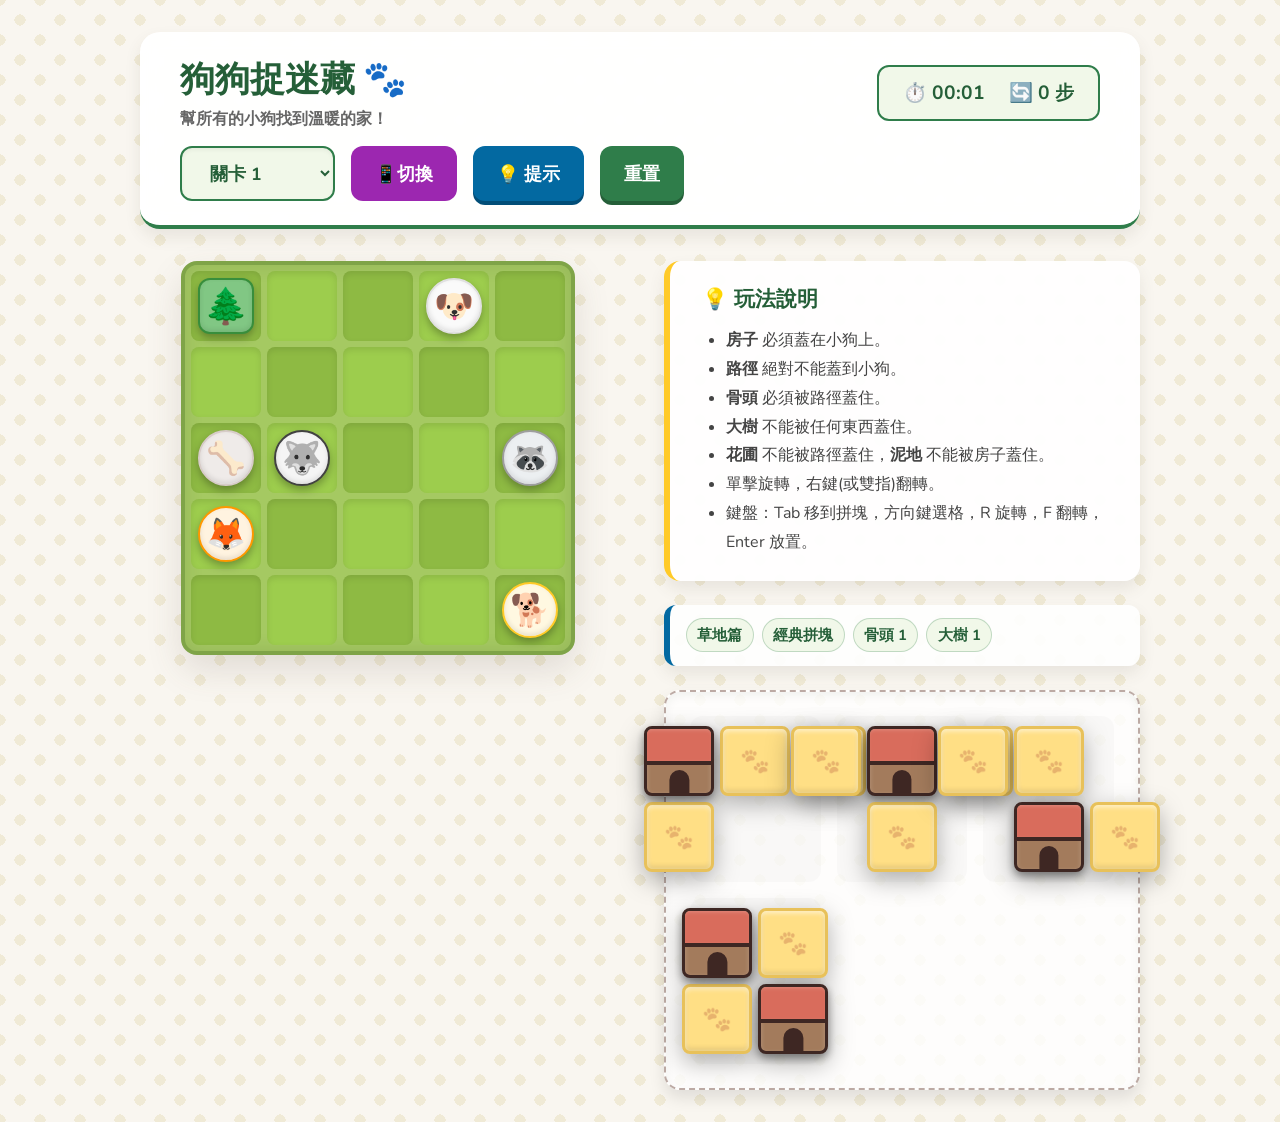
==== index.html @ 5a8d9e7a "Add chaptered difficulty progression" ====
<!DOCTYPE html>
<html lang="zh-TW">
<head>
    <meta charset="UTF-8">
    <meta name="viewport" content="width=device-width, initial-scale=1.0, maximum-scale=1.0, user-scalable=no">
    <title>狗狗捉迷藏 | Puppy Hide and Seek</title>
    <link rel="stylesheet" href="style.css">
    <link href="https://fonts.googleapis.com/css2?family=Fredoka:wght@400;600&family=Nunito:wght@400;700&display=swap" rel="stylesheet">
</head>
<body>
    <div class="game-wrapper">
        <header>
            <div class="title-container">
                <h1>狗狗捉迷藏 🐾</h1>
                <p>幫所有的小狗找到溫暖的家！</p>
            </div>
            
            <div class="stats-board">
                <div class="stat"><span class="icon">⏱️</span> <span id="time-display">00:00</span></div>
                <div class="stat"><span class="icon">🔄</span> <span id="moves-display">0</span> 步</div>
            </div>

            <div class="controls">
                <div class="select-wrapper">
                    <select id="level-select">
                        <!-- JS 將自動填入關卡 -->
                    </select>
                </div>
                <button id="toggle-mode-btn" class="btn" style="background: #9c27b0; color: white;" title="切換手機/電腦視圖">📱切換</button>
                <button id="solve-btn" class="btn hint">💡 提示</button>
                <button id="reset-btn" class="btn primary">重置</button>
            </div>
        </header>
        
        <main class="game-area">
            <div class="board-section">
                <div id="board" class="board"></div>
            </div>
            
            <div class="panel-section">
                <div class="instructions">
                    <h3>💡 玩法說明</h3>
                    <ul>
                        <li><b>房子</b> 必須蓋在小狗上。</li>
                        <li><b>路徑</b> 絕對不能蓋到小狗。</li>
                        <li><b>骨頭</b> 必須被路徑蓋住。</li>
                        <li><b>大樹</b> 不能被任何東西蓋住。</li>
                        <li><b>花圃</b> 不能被路徑蓋住，<b>泥地</b> 不能被房子蓋住。</li>
                        <li>單擊旋轉，右鍵(或雙指)翻轉。</li>
                        <li>鍵盤：Tab 移到拼塊，方向鍵選格，R 旋轉，F 翻轉，Enter 放置。</li>
                    </ul>
                </div>
                <div id="level-summary" class="level-summary" aria-live="polite"></div>
                <div id="pieces-tray" class="pieces-tray" aria-label="拼塊托盤"></div>
            </div>
        </main>
        
        <div id="victory-modal" class="modal">
            <div class="modal-content">
                <div class="confetti">🎉</div>
                <h2>挑戰成功！</h2>
                <div class="stars-container" id="victory-stars">
                    <span class="star">⭐</span>
                    <span class="star">⭐</span>
                    <span class="star">⭐</span>
                </div>
                <p>耗時: <span id="vic-time"></span> | 步數: <span id="vic-moves"></span></p>
                <p id="vic-msg" style="color: #666; font-size: 0.9rem; margin-bottom: 1rem;"></p>
                <button id="next-level-btn" class="btn success">前往下一關</button>
            </div>
        </div>
        <div id="solution-modal" class="modal">
            <div class="modal-content" style="border-top: 10px solid #03A9F4; transform: scale(1);">
                <h2 id="hint-modal-title">💡 關卡提示</h2>
                <p id="hint-text">先觀察小狗、骨頭與大樹的位置，再決定哪一塊最受限制。</p>
                <div id="solution-board-container" style="margin: 2rem auto; display: flex; justify-content: center;"></div>
                <button id="close-solution-btn" class="btn primary">我知道了！繼續挑戰</button>
            </div>
        </div>
        <div id="assistive-status" class="sr-only" aria-live="polite"></div>
    </div>
    <script src="levels.js"></script>
    <script src="game.js"></script>
</body>
</html>
---- style.css ----
:root {
    --primary: #2F7D4A;
    --primary-dark: #255F38;
    --board-bg: #8EBA43;
    --board-border: #A5C962;
    --path-color: #FFDF85;
    --path-border: #E8C15A;
    --house-color: #A37B5C;
    --house-roof: #D96C5C;
    --bg-color: #F9F6F0;
    --text-main: #5C4A3D;
    --shadow: 0 8px 16px rgba(92, 74, 61, 0.1);
    --cell-size: 70px;
    --gap: 6px;
}

* {
    box-sizing: border-box;
    margin: 0;
    padding: 0;
    user-select: none;
}

body {
    font-family: 'Nunito', 'Segoe UI', sans-serif;
    background-color: var(--bg-color);
    background-image: radial-gradient(#F0EAD6 20%, transparent 20%), radial-gradient(#F0EAD6 20%, transparent 20%);
    background-position: 0 0, 20px 20px;
    background-size: 40px 40px;
    color: var(--text-main);
    display: flex;
    justify-content: center;
    padding: 2rem;
    min-height: 100vh;
}

.game-wrapper {
    max-width: 1000px;
    width: 100%;
    display: flex;
    flex-direction: column;
    gap: 2rem;
}

header {
    display: flex;
    justify-content: space-between;
    align-items: center;
    flex-wrap: wrap;
    gap: 1rem;
    background: rgba(255, 255, 255, 0.95);
    padding: 1.5rem 2.5rem;
    border-radius: 20px;
    box-shadow: var(--shadow);
    border-bottom: 4px solid var(--primary);
    backdrop-filter: blur(10px);
}

.stats-board {
    display: flex;
    gap: 1.5rem;
    background: #F1F8E9;
    padding: 0.8rem 1.5rem;
    border-radius: 12px;
    border: 2px solid var(--primary);
    font-weight: 700;
    color: var(--primary-dark);
    font-size: 1.2rem;
}

.title-container h1 {
    font-family: 'Fredoka', sans-serif;
    color: var(--primary-dark);
    font-size: 2.2rem;
    margin-bottom: 0.3rem;
}

.title-container p {
    color: #666;
    font-weight: 600;
}

.controls {
    display: flex;
    gap: 1rem;
}

select, .btn {
    font-family: 'Nunito', sans-serif;
    font-size: 1.1rem;
    padding: 0.8rem 1.5rem;
    border-radius: 12px;
    border: none;
    cursor: pointer;
    font-weight: bold;
    transition: all 0.2s cubic-bezier(0.175, 0.885, 0.32, 1.275);
}

select {
    background: #F1F8E9;
    color: var(--primary-dark);
    border: 2px solid var(--primary);
    outline: none;
    box-shadow: inset 0 2px 4px rgba(0,0,0,0.05);
}

.btn.primary {
    background: var(--primary);
    color: white;
    box-shadow: 0 4px 0 var(--primary-dark);
}

.btn.primary:hover {
    transform: translateY(2px);
    box-shadow: 0 2px 0 var(--primary-dark);
}

.btn.primary:active {
    transform: translateY(4px);
    box-shadow: none;
}

.btn.hint {
    background: #0369A1;
    color: white;
    box-shadow: 0 4px 0 #024E78;
}

.btn.hint:hover {
    transform: translateY(2px);
    box-shadow: 0 2px 0 #024E78;
}

.btn.hint:active {
    transform: translateY(4px);
    box-shadow: none;
}

.btn:focus-visible,
select:focus-visible,
.piece:focus-visible,
.board:focus-visible {
    outline: 4px solid #2F5F8F;
    outline-offset: 4px;
}

.game-area {
    display: flex;
    gap: 3rem;
    align-items: stretch;
}

:root.mobile-mode {
    --cell-size: 13vw;
    --gap: 1.5vw;
}
:root.mobile-mode body {
    padding: 1rem;
}
:root.mobile-mode header {
    padding: 1rem;
    flex-direction: column;
    align-items: stretch;
    text-align: center;
}
:root.mobile-mode .stats-board {
    justify-content: center;
    font-size: 1rem;
}
:root.mobile-mode .title-container h1 {
    font-size: 1.8rem;
}
:root.mobile-mode .cell {
    font-size: 1.8rem;
}
:root.mobile-mode .piece-block {
    font-size: 1.4rem;
}
:root.mobile-mode .dog-token {
    font-size: 1.5rem;
}
:root.mobile-mode .tree {
    font-size: 1.6rem;
}
:root.mobile-mode .flower,
:root.mobile-mode .mud {
    font-size: 1.4rem;
}
:root.mobile-mode .game-area {
    flex-direction: column;
}
:root.mobile-mode .panel-section {
    flex-direction: column-reverse;
}

:root.mobile-mode .pieces-tray {
    min-height: auto;
    grid-template-columns: repeat(auto-fit, minmax(96px, 1fr));
    grid-auto-rows: minmax(96px, 1fr);
    padding: 1rem;
}

:root.mobile-mode .level-summary {
    justify-content: center;
    padding: 0.75rem;
}

:root.mobile-mode .level-badge {
    font-size: 0.82rem;
    min-height: 30px;
}

.board-section {
    flex: 1;
    display: flex;
    justify-content: center;
    align-items: flex-start;
}

.board {
    display: grid;
    grid-template-columns: repeat(5, var(--cell-size));
    grid-template-rows: repeat(5, var(--cell-size));
    gap: var(--gap);
    background: var(--board-border);
    padding: var(--gap);
    border-radius: 16px;
    box-shadow: 0 15px 35px rgba(92, 74, 61, 0.15), inset 0 0 20px rgba(0,0,0,0.1);
    border: 4px solid #7FA448;
    position: relative;
}

.cell {
    width: var(--cell-size);
    height: var(--cell-size);
    background: var(--board-bg);
    border-radius: 8px;
    display: flex;
    justify-content: center;
    align-items: center;
    font-size: 2.5rem;
    box-shadow: inset 0 3px 6px rgba(0,0,0,0.1);
    position: relative;
}

.cell.keyboard-target::after {
    content: '';
    position: absolute;
    inset: 6px;
    border: 4px solid #2F5F8F;
    border-radius: 8px;
    box-shadow: 0 0 0 3px rgba(255, 255, 255, 0.75);
    pointer-events: none;
    z-index: 30;
}

/* Checkered grass pattern */
.cell:nth-child(even) {
    background: #9DCD4D;
}

/* Dog styling */
.dog-token {
    width: 80%;
    height: 80%;
    background: white;
    border-radius: 50%;
    display: flex;
    justify-content: center;
    align-items: center;
    box-shadow: 0 4px 8px rgba(0,0,0,0.3), inset 0 -2px 5px rgba(0,0,0,0.1);
    font-size: 2rem;
    border: 2px solid rgba(0,0,0,0.1);
    z-index: 1;
}

.dog-1 { border-color: #E0E0E0; background: #FAFAFA; }
.dog-2 { border-color: #424242; background: #F5F5F5; }
.dog-3 { border-color: #9E9E9E; background: #ECEFF1; }
.dog-4 { border-color: #FF9800; background: #FFF3E0; }
.dog-5 { border-color: #FFCA28; background: #FFF8E1; }

.bone { border-color: #D7CCC8; background: #EFEBE9; color: #8D6E63; }
.tree { border-color: #388E3C; background: #81C784; font-size: 2.2rem; border-radius: 12px; }
.flower { border-color: #C2185B; background: #FCE4EC; color: #AD1457; font-size: 2rem; }
.mud { border-color: #6D4C41; background: #8D6E63; color: #FBE9E7; font-size: 1.8rem; border-radius: 10px; }

.panel-section {
    flex: 1;
    display: flex;
    flex-direction: column;
    gap: 1.5rem;
}

.instructions {
    background: rgba(255, 255, 255, 0.95);
    padding: 1.5rem 2rem;
    border-radius: 16px;
    box-shadow: var(--shadow);
    border-left: 6px solid #FFCA28;
}

.instructions h3 {
    margin-bottom: 0.8rem;
    color: var(--primary-dark);
    font-size: 1.3rem;
}

.instructions ul {
    padding-left: 1.5rem;
    line-height: 1.8;
    color: #444;
}

.level-summary {
    display: flex;
    flex-wrap: wrap;
    gap: 0.5rem;
    align-items: center;
    background: rgba(255, 255, 255, 0.9);
    border-left: 6px solid #0369A1;
    border-radius: 12px;
    padding: 0.85rem 1rem;
    box-shadow: var(--shadow);
}

.level-badge {
    display: inline-flex;
    align-items: center;
    min-height: 34px;
    padding: 0.35rem 0.65rem;
    border-radius: 999px;
    background: #F1F8E9;
    border: 1px solid rgba(47, 125, 74, 0.25);
    color: var(--primary-dark);
    font-weight: 700;
    font-size: 0.92rem;
    white-space: nowrap;
}

.pieces-tray {
    background: rgba(255, 255, 255, 0.8);
    padding: 1.5rem;
    border-radius: 16px;
    box-shadow: inset 0 4px 10px rgba(0,0,0,0.05), 0 8px 16px rgba(0,0,0,0.1);
    min-height: 400px;
    border: 2px dashed #BCAAA4;
    display: grid;
    grid-template-columns: repeat(auto-fit, minmax(130px, 1fr));
    grid-auto-rows: minmax(130px, 1fr);
    gap: 1rem;
    position: relative;
}

.tray-slot {
    position: relative;
    display: flex;
    justify-content: center;
    align-items: center;
    background: rgba(0,0,0,0.02);
    border-radius: 12px;
}

.piece {
    position: absolute;
    cursor: grab;
    filter: drop-shadow(0 8px 12px rgba(0,0,0,0.3));
    transition: transform 0.2s cubic-bezier(0.175, 0.885, 0.32, 1.275), filter 0.2s;
    z-index: 10;
    touch-action: none; /* 防止手機滑動干擾拖曳 */
}

.piece:hover {
    filter: drop-shadow(0 12px 18px rgba(0,0,0,0.4));
    transform: scale(1.02);
}

.piece:active {
    cursor: grabbing;
    z-index: 100;
    filter: drop-shadow(0 15px 25px rgba(0,0,0,0.5));
    transform: scale(1.05);
}

.piece.placed {
    filter: drop-shadow(0 4px 6px rgba(0,0,0,0.4));
}
.piece.placed:hover {
    filter: drop-shadow(0 6px 10px rgba(0,0,0,0.5));
}

.piece.keyboard-selected {
    filter: drop-shadow(0 0 0.75rem rgba(47, 95, 143, 0.8)) drop-shadow(0 10px 14px rgba(0,0,0,0.35));
}

.piece.invalid-placement {
    animation: shake 0.25s ease;
}

.piece-row {
    display: flex;
}

.piece-block {
    width: var(--cell-size);
    height: var(--cell-size);
    margin: calc(var(--gap) / 2);
    border-radius: 8px;
    display: flex;
    justify-content: center;
    align-items: center;
    font-size: 1.8rem;
    box-sizing: border-box;
    position: relative;
}

.block-path {
    background: var(--path-color);
    border: 3px solid var(--path-border);
    box-shadow: inset 0 2px 5px rgba(255,255,255,0.6), inset 0 -3px 5px rgba(0,0,0,0.1);
}

.block-path::after {
    content: '🐾';
    opacity: 0.7;
    font-size: 1.5rem;
    filter: sepia(1) hue-rotate(-30deg) saturate(3) opacity(0.5);
}

.block-house {
    background: var(--house-color);
    border: 3px solid #3E2723;
    box-shadow: inset 0 2px 5px rgba(255,255,255,0.2), 0 4px 8px rgba(0,0,0,0.4);
    overflow: hidden;
    z-index: 5;
}

.block-house::before {
    content: '';
    position: absolute;
    top: -3px; left: -3px; right: -3px;
    height: 55%;
    background: var(--house-roof);
    border-bottom: 4px solid #3E2723;
    border-radius: 6px 6px 0 0;
    box-shadow: inset 0 3px 5px rgba(255,255,255,0.3);
}

/* Door for house */
.block-house::after {
    content: '';
    position: absolute;
    bottom: 0;
    left: 50%;
    transform: translateX(-50%);
    width: 30%;
    height: 35%;
    background: #3E2723;
    border-radius: 10px 10px 0 0;
}

.block-empty {
    background: transparent;
}

.modal {
    display: none;
    position: fixed;
    top: 0; left: 0; right: 0; bottom: 0;
    background: rgba(0,0,0,0.6);
    backdrop-filter: blur(5px);
    justify-content: center;
    align-items: center;
    z-index: 1000;
}

.modal.active {
    display: flex;
    animation: fadeIn 0.3s ease;
}

.modal-content {
    background: white;
    padding: 3rem;
    border-radius: 24px;
    text-align: center;
    box-shadow: 0 20px 40px rgba(0,0,0,0.3);
    transform: scale(0.9);
    animation: popIn 0.5s cubic-bezier(0.175, 0.885, 0.32, 1.275) forwards;
    border-top: 10px solid #FF9800;
}

.stars-container {
    font-size: 3rem;
    margin: 1rem 0;
    display: flex;
    justify-content: center;
    gap: 0.5rem;
}

.star {
    opacity: 0.2;
    filter: grayscale(100%);
    transition: all 0.5s cubic-bezier(0.175, 0.885, 0.32, 1.275);
    transform: scale(0.5);
}

.star.active {
    opacity: 1;
    filter: grayscale(0%);
    transform: scale(1);
}

.confetti {
    font-size: 5rem;
    margin-bottom: 1rem;
    animation: bounce 1s infinite alternate;
}

.modal h2 {
    color: var(--primary-dark);
    font-size: 2.5rem;
    margin-bottom: 1rem;
    font-family: 'Fredoka', sans-serif;
}

.modal p {
    font-size: 1.2rem;
    color: #555;
    margin-bottom: 2rem;
}

.btn.success {
    background: #B45309;
    color: white;
    font-size: 1.3rem;
    padding: 1rem 2.5rem;
    border-radius: 16px;
    box-shadow: 0 5px 0 #7C2D12;
}

.btn.success:hover {
    transform: translateY(2px);
    box-shadow: 0 3px 0 #7C2D12;
}

.btn.success:active {
    transform: translateY(5px);
    box-shadow: none;
}

@keyframes fadeIn {
    from { opacity: 0; }
    to { opacity: 1; }
}

@keyframes popIn {
    to { transform: scale(1); }
}

@keyframes bounce {
    from { transform: translateY(0); }
    to { transform: translateY(-15px); }
}

@keyframes shake {
    0%, 100% { transform: translateX(0); }
    25% { transform: translateX(-6px); }
    75% { transform: translateX(6px); }
}

.sr-only {
    position: absolute;
    width: 1px;
    height: 1px;
    padding: 0;
    margin: -1px;
    overflow: hidden;
    clip: rect(0, 0, 0, 0);
    white-space: nowrap;
    border: 0;
}

#solution-board-container .board {
    transform: scale(0.6);
    transform-origin: center;
    margin: -80px 0;
}

#solution-board-container .piece {
    position: absolute;
    filter: none !important;
}

#solution-board-container .block-path {
    background: #FFDF85;
}

#solution-board-container .block-house {
    z-index: 20;
}
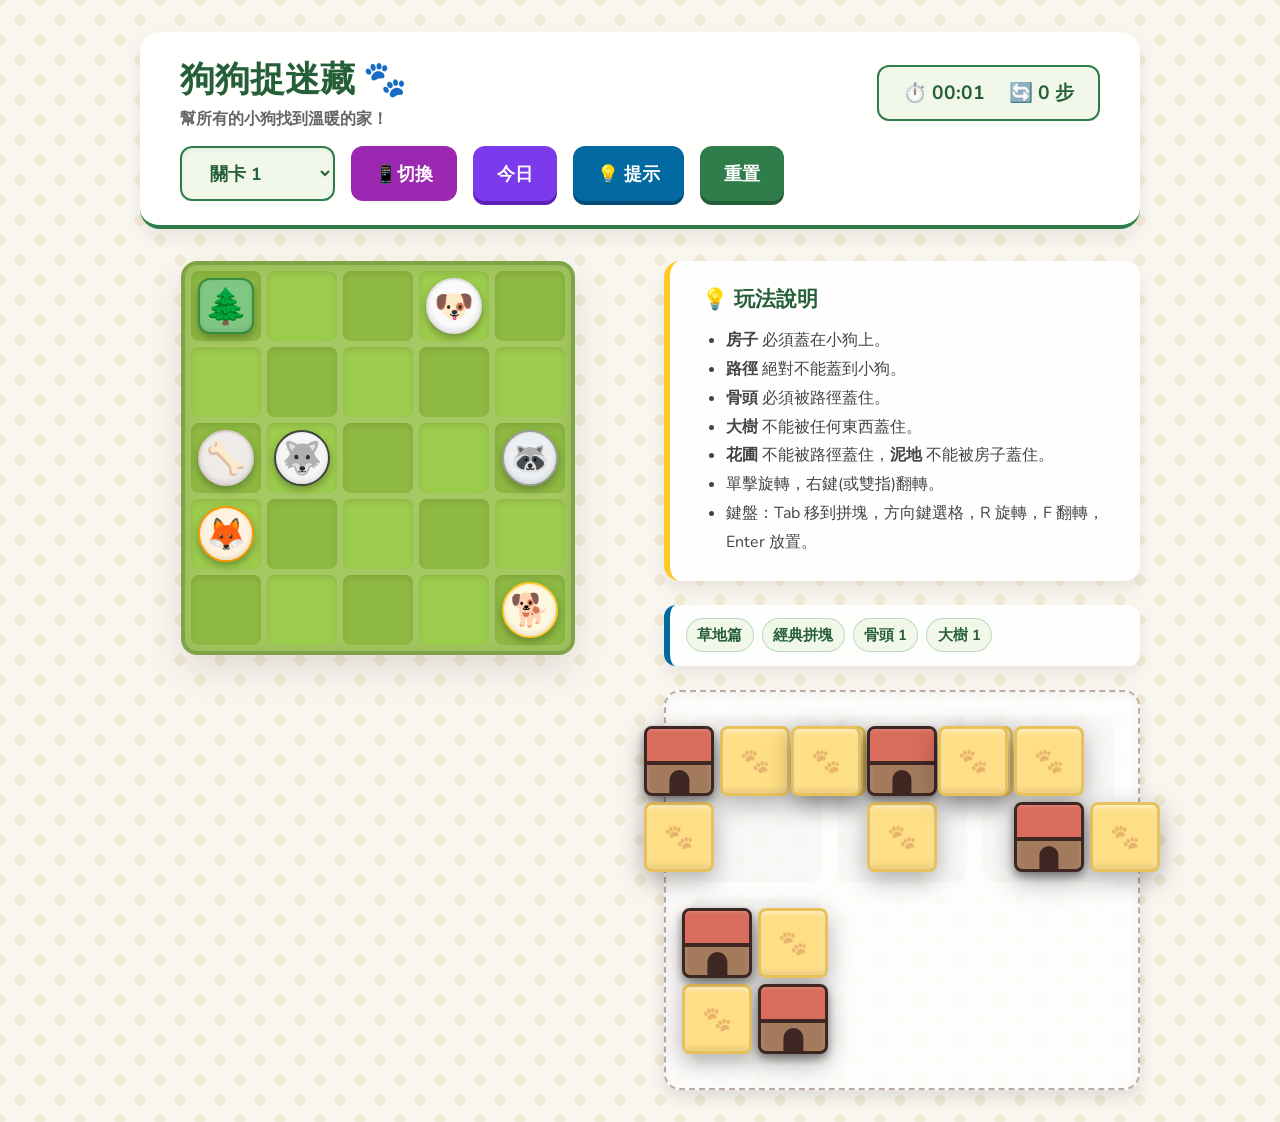
==== commit 24104240: "Add replay challenge records" ====
--- a/index.html
+++ b/index.html
@@ -27,6 +27,7 @@
                     </select>
                 </div>
                 <button id="toggle-mode-btn" class="btn" style="background: #9c27b0; color: white;" title="切換手機/電腦視圖">📱切換</button>
+                <button id="daily-btn" class="btn challenge" title="跳到今日挑戰關卡">今日</button>
                 <button id="solve-btn" class="btn hint">💡 提示</button>
                 <button id="reset-btn" class="btn primary">重置</button>
             </div>
@@ -66,6 +67,7 @@
                 </div>
                 <p>耗時: <span id="vic-time"></span> | 步數: <span id="vic-moves"></span></p>
                 <p id="vic-msg" style="color: #666; font-size: 0.9rem; margin-bottom: 1rem;"></p>
+                <div id="victory-badges" class="victory-badges"></div>
                 <button id="next-level-btn" class="btn success">前往下一關</button>
             </div>
         </div>
--- a/style.css
+++ b/style.css
@@ -82,6 +82,7 @@
 
 .controls {
     display: flex;
+    flex-wrap: wrap;
     gap: 1rem;
 }
 
@@ -136,6 +137,22 @@
     box-shadow: none;
 }
 
+.btn.challenge {
+    background: #7C3AED;
+    color: white;
+    box-shadow: 0 4px 0 #5B21B6;
+}
+
+.btn.challenge:hover {
+    transform: translateY(2px);
+    box-shadow: 0 2px 0 #5B21B6;
+}
+
+.btn.challenge:active {
+    transform: translateY(4px);
+    box-shadow: none;
+}
+
 .btn:focus-visible,
 select:focus-visible,
 .piece:focus-visible,
@@ -167,6 +184,15 @@
     justify-content: center;
     font-size: 1rem;
 }
+:root.mobile-mode .controls {
+    justify-content: center;
+}
+:root.mobile-mode select,
+:root.mobile-mode .btn {
+    flex: 1 1 132px;
+    min-height: 48px;
+    padding: 0.75rem 0.9rem;
+}
 :root.mobile-mode .title-container h1 {
     font-size: 1.8rem;
 }
@@ -206,6 +232,11 @@
 }
 
 :root.mobile-mode .level-badge {
+    font-size: 0.82rem;
+    min-height: 30px;
+}
+
+:root.mobile-mode .victory-badge {
     font-size: 0.82rem;
     min-height: 30px;
 }
@@ -498,6 +529,27 @@
     gap: 0.5rem;
 }
 
+.victory-badges {
+    display: flex;
+    justify-content: center;
+    flex-wrap: wrap;
+    gap: 0.5rem;
+    margin: 0.5rem 0 1.25rem;
+}
+
+.victory-badge {
+    display: inline-flex;
+    align-items: center;
+    min-height: 34px;
+    padding: 0.35rem 0.75rem;
+    border-radius: 999px;
+    background: #FFF7ED;
+    border: 1px solid #FDBA74;
+    color: #9A3412;
+    font-weight: 800;
+    font-size: 0.95rem;
+}
+
 .star {
     opacity: 0.2;
     filter: grayscale(100%);
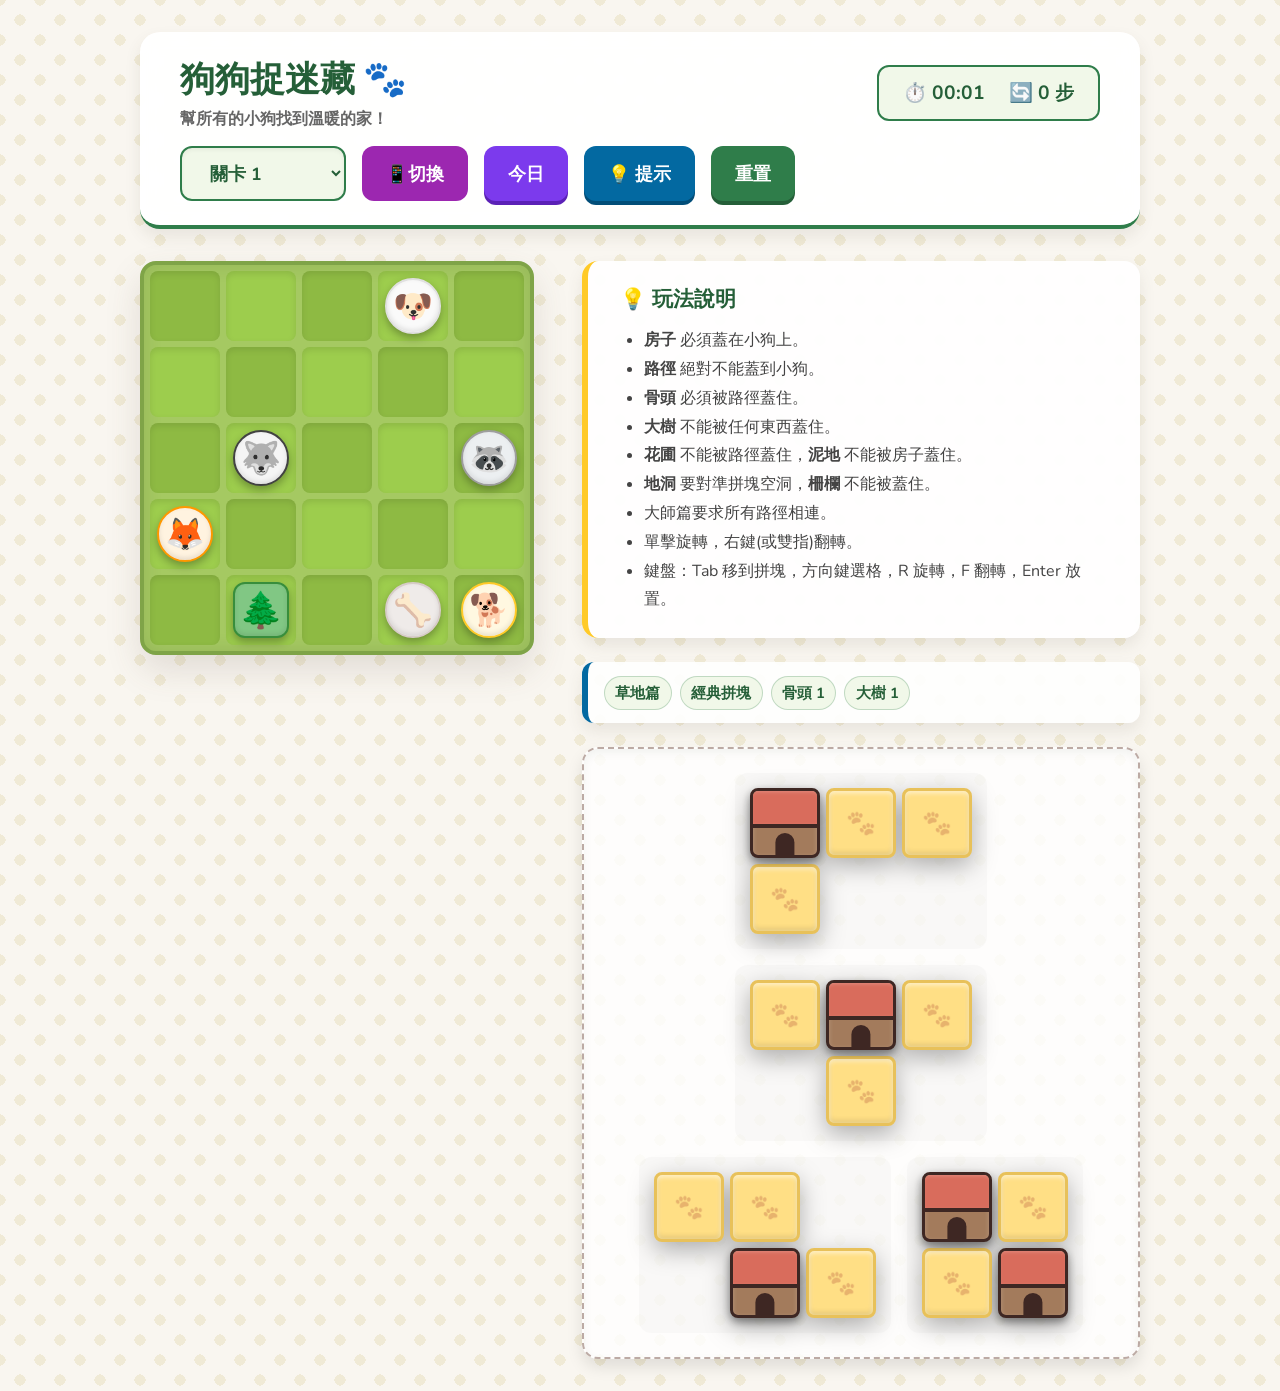
==== commit 3aa33f85: "Fix responsive layout and rebuild chapters" ====
--- a/index.html
+++ b/index.html
@@ -47,6 +47,8 @@
                         <li><b>骨頭</b> 必須被路徑蓋住。</li>
                         <li><b>大樹</b> 不能被任何東西蓋住。</li>
                         <li><b>花圃</b> 不能被路徑蓋住，<b>泥地</b> 不能被房子蓋住。</li>
+                        <li><b>地洞</b> 要對準拼塊空洞，<b>柵欄</b> 不能被蓋住。</li>
+                        <li>大師篇要求所有路徑相連。</li>
                         <li>單擊旋轉，右鍵(或雙指)翻轉。</li>
                         <li>鍵盤：Tab 移到拼塊，方向鍵選格，R 旋轉，F 翻轉，Enter 放置。</li>
                     </ul>
--- a/style.css
+++ b/style.css
@@ -32,6 +32,7 @@
     justify-content: center;
     padding: 2rem;
     min-height: 100vh;
+    overflow-x: hidden;
 }
 
 .game-wrapper {
@@ -162,17 +163,19 @@
 }
 
 .game-area {
-    display: flex;
+    display: grid;
+    grid-template-columns: minmax(360px, max-content) minmax(0, 1fr);
     gap: 3rem;
-    align-items: stretch;
+    align-items: start;
+    justify-content: center;
 }
 
 :root.mobile-mode {
-    --cell-size: 13vw;
-    --gap: 1.5vw;
+    --cell-size: clamp(44px, 15.5vw, 62px);
+    --gap: clamp(4px, 1.2vw, 6px);
 }
 :root.mobile-mode body {
-    padding: 1rem;
+    padding: 0.75rem;
 }
 :root.mobile-mode header {
     padding: 1rem;
@@ -209,11 +212,14 @@
     font-size: 1.6rem;
 }
 :root.mobile-mode .flower,
-:root.mobile-mode .mud {
+:root.mobile-mode .mud,
+:root.mobile-mode .hole,
+:root.mobile-mode .fence {
     font-size: 1.4rem;
 }
 :root.mobile-mode .game-area {
-    flex-direction: column;
+    grid-template-columns: minmax(0, 1fr);
+    gap: 1.25rem;
 }
 :root.mobile-mode .panel-section {
     flex-direction: column-reverse;
@@ -221,9 +227,8 @@
 
 :root.mobile-mode .pieces-tray {
     min-height: auto;
-    grid-template-columns: repeat(auto-fit, minmax(96px, 1fr));
-    grid-auto-rows: minmax(96px, 1fr);
-    padding: 1rem;
+    padding: 0.85rem;
+    gap: 0.75rem;
 }
 
 :root.mobile-mode .level-summary {
@@ -242,10 +247,10 @@
 }
 
 .board-section {
-    flex: 1;
     display: flex;
     justify-content: center;
     align-items: flex-start;
+    min-width: 0;
 }
 
 .board {
@@ -315,12 +320,14 @@
 .tree { border-color: #388E3C; background: #81C784; font-size: 2.2rem; border-radius: 12px; }
 .flower { border-color: #C2185B; background: #FCE4EC; color: #AD1457; font-size: 2rem; }
 .mud { border-color: #6D4C41; background: #8D6E63; color: #FBE9E7; font-size: 1.8rem; border-radius: 10px; }
+.hole { border-color: #374151; background: #6B7280; color: #F9FAFB; font-size: 1.8rem; }
+.fence { border-color: #92400E; background: #FDE68A; color: #78350F; font-size: 1.8rem; border-radius: 10px; }
 
 .panel-section {
-    flex: 1;
     display: flex;
     flex-direction: column;
     gap: 1.5rem;
+    min-width: 0;
 }
 
 .instructions {
@@ -376,11 +383,13 @@
     box-shadow: inset 0 4px 10px rgba(0,0,0,0.05), 0 8px 16px rgba(0,0,0,0.1);
     min-height: 400px;
     border: 2px dashed #BCAAA4;
-    display: grid;
-    grid-template-columns: repeat(auto-fit, minmax(130px, 1fr));
-    grid-auto-rows: minmax(130px, 1fr);
+    display: flex;
+    flex-wrap: wrap;
+    align-items: flex-start;
+    justify-content: center;
     gap: 1rem;
     position: relative;
+    overflow: visible;
 }
 
 .tray-slot {
@@ -390,6 +399,10 @@
     align-items: center;
     background: rgba(0,0,0,0.02);
     border-radius: 12px;
+    flex: 0 0 auto;
+    padding: 0.5rem;
+    min-width: var(--slot-width, 160px);
+    min-height: var(--slot-height, 140px);
 }
 
 .piece {
@@ -651,3 +664,25 @@
 #solution-board-container .block-house {
     z-index: 20;
 }
+
+@media (max-width: 1050px) {
+    body {
+        padding: 1rem;
+    }
+
+    .game-wrapper {
+        max-width: 720px;
+    }
+
+    .game-area {
+        grid-template-columns: minmax(0, 1fr);
+    }
+
+    .board-section {
+        order: 1;
+    }
+
+    .panel-section {
+        order: 2;
+    }
+}
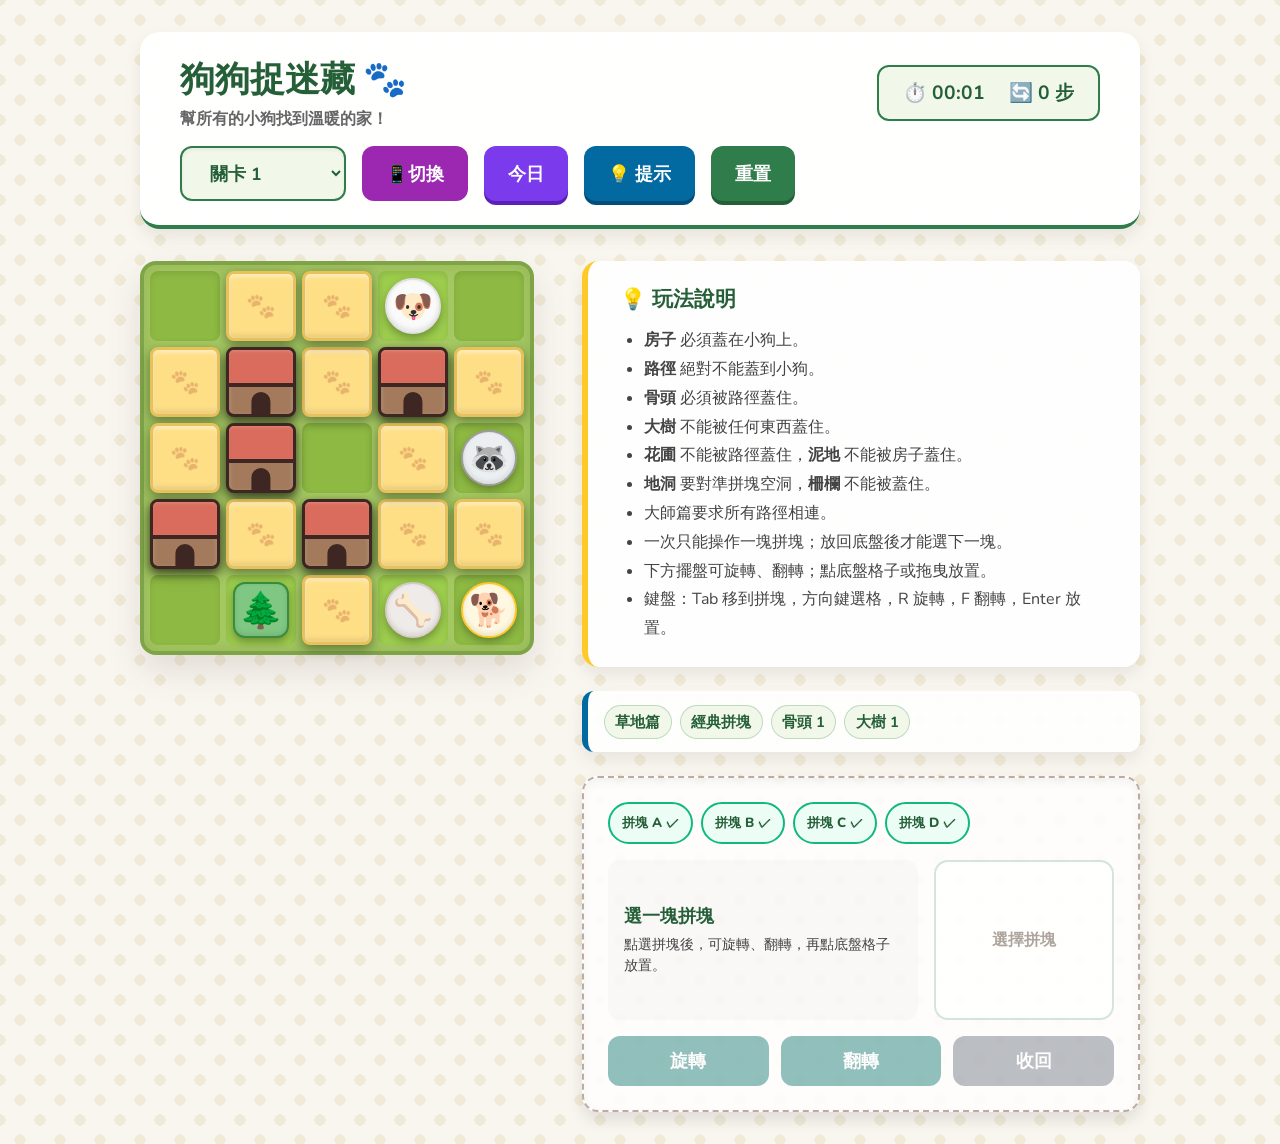
==== commit f60f2c16: "Add board-first single piece controls" ====
--- a/index.html
+++ b/index.html
@@ -49,12 +49,27 @@
                         <li><b>花圃</b> 不能被路徑蓋住，<b>泥地</b> 不能被房子蓋住。</li>
                         <li><b>地洞</b> 要對準拼塊空洞，<b>柵欄</b> 不能被蓋住。</li>
                         <li>大師篇要求所有路徑相連。</li>
-                        <li>單擊旋轉，右鍵(或雙指)翻轉。</li>
+                        <li>一次只能操作一塊拼塊；放回底盤後才能選下一塊。</li>
+                        <li>下方擺盤可旋轉、翻轉；點底盤格子或拖曳放置。</li>
                         <li>鍵盤：Tab 移到拼塊，方向鍵選格，R 旋轉，F 翻轉，Enter 放置。</li>
                     </ul>
                 </div>
                 <div id="level-summary" class="level-summary" aria-live="polite"></div>
-                <div id="pieces-tray" class="pieces-tray" aria-label="拼塊托盤"></div>
+                <div class="piece-control-panel">
+                    <div id="pieces-tray" class="piece-picker" aria-label="拼塊選擇列"></div>
+                    <div class="active-piece-panel">
+                        <div class="active-piece-copy">
+                            <span id="active-piece-title">選一塊拼塊</span>
+                            <span id="active-piece-status">放回底盤後才能切換下一塊</span>
+                        </div>
+                        <div id="active-piece-slot" class="active-piece-slot"></div>
+                        <div class="piece-actions">
+                            <button id="rotate-piece-btn" class="btn piece-action" type="button">旋轉</button>
+                            <button id="flip-piece-btn" class="btn piece-action" type="button">翻轉</button>
+                            <button id="recall-piece-btn" class="btn piece-action muted" type="button">收回</button>
+                        </div>
+                    </div>
+                </div>
             </div>
         </main>
         
--- a/style.css
+++ b/style.css
@@ -156,6 +156,7 @@
 
 .btn:focus-visible,
 select:focus-visible,
+.piece-selector:focus-visible,
 .piece:focus-visible,
 .board:focus-visible {
     outline: 4px solid #2F5F8F;
@@ -225,10 +226,21 @@
     flex-direction: column-reverse;
 }
 
-:root.mobile-mode .pieces-tray {
-    min-height: auto;
+:root.mobile-mode .piece-control-panel {
     padding: 0.85rem;
     gap: 0.75rem;
+}
+
+:root.mobile-mode .active-piece-panel {
+    grid-template-columns: minmax(0, 1fr);
+}
+
+:root.mobile-mode .active-piece-slot {
+    min-height: 148px;
+}
+
+:root.mobile-mode .piece-actions {
+    grid-template-columns: repeat(3, minmax(0, 1fr));
 }
 
 :root.mobile-mode .level-summary {
@@ -376,33 +388,124 @@
     white-space: nowrap;
 }
 
-.pieces-tray {
+.piece-control-panel {
     background: rgba(255, 255, 255, 0.8);
     padding: 1.5rem;
     border-radius: 16px;
     box-shadow: inset 0 4px 10px rgba(0,0,0,0.05), 0 8px 16px rgba(0,0,0,0.1);
-    min-height: 400px;
     border: 2px dashed #BCAAA4;
     display: flex;
-    flex-wrap: wrap;
-    align-items: flex-start;
-    justify-content: center;
+    flex-direction: column;
     gap: 1rem;
     position: relative;
     overflow: visible;
 }
 
-.tray-slot {
-    position: relative;
-    display: flex;
-    justify-content: center;
-    align-items: center;
+.piece-picker {
+    display: flex;
+    flex-wrap: wrap;
+    gap: 0.5rem;
+}
+
+.piece-selector {
+    min-height: 42px;
+    padding: 0.45rem 0.75rem;
+    border: 2px solid rgba(47, 125, 74, 0.25);
+    border-radius: 999px;
+    background: #F1F8E9;
+    color: var(--primary-dark);
+    font-family: 'Nunito', sans-serif;
+    font-weight: 800;
+    cursor: pointer;
+}
+
+.piece-selector.active {
+    background: #DBEAFE;
+    border-color: #2563EB;
+    color: #1E3A8A;
+}
+
+.piece-selector.placed {
+    background: #ECFDF5;
+    border-color: #10B981;
+}
+
+.piece-selector.locked {
+    opacity: 0.45;
+    cursor: not-allowed;
+}
+
+.active-piece-panel {
+    display: grid;
+    grid-template-columns: minmax(170px, 1fr) auto;
+    gap: 1rem;
+    align-items: stretch;
+}
+
+.active-piece-copy {
     background: rgba(0,0,0,0.02);
     border-radius: 12px;
-    flex: 0 0 auto;
-    padding: 0.5rem;
-    min-width: var(--slot-width, 160px);
-    min-height: var(--slot-height, 140px);
+    padding: 1rem;
+    display: flex;
+    flex-direction: column;
+    justify-content: center;
+    gap: 0.35rem;
+    color: #444;
+}
+
+#active-piece-title {
+    color: var(--primary-dark);
+    font-size: 1.1rem;
+    font-weight: 900;
+}
+
+#active-piece-status {
+    font-size: 0.9rem;
+    line-height: 1.45;
+}
+
+.active-piece-slot {
+    position: relative;
+    min-width: var(--active-slot-width, 180px);
+    min-height: var(--active-slot-height, 160px);
+    background: rgba(255,255,255,0.75);
+    border: 2px solid rgba(47, 125, 74, 0.2);
+    border-radius: 14px;
+    display: flex;
+    align-items: center;
+    justify-content: center;
+    overflow: visible;
+}
+
+.active-piece-slot.empty::after {
+    content: '選擇拼塊';
+    color: rgba(92, 74, 61, 0.5);
+    font-weight: 800;
+}
+
+.piece-actions {
+    grid-column: 1 / -1;
+    display: grid;
+    grid-template-columns: repeat(3, minmax(120px, 1fr));
+    gap: 0.75rem;
+}
+
+.btn.piece-action {
+    background: #0F766E;
+    color: white;
+    box-shadow: 0 4px 0 #115E59;
+}
+
+.btn.piece-action.muted {
+    background: #6B7280;
+    box-shadow: 0 4px 0 #4B5563;
+}
+
+.btn.piece-action:disabled {
+    opacity: 0.45;
+    cursor: not-allowed;
+    transform: none;
+    box-shadow: none;
 }
 
 .piece {
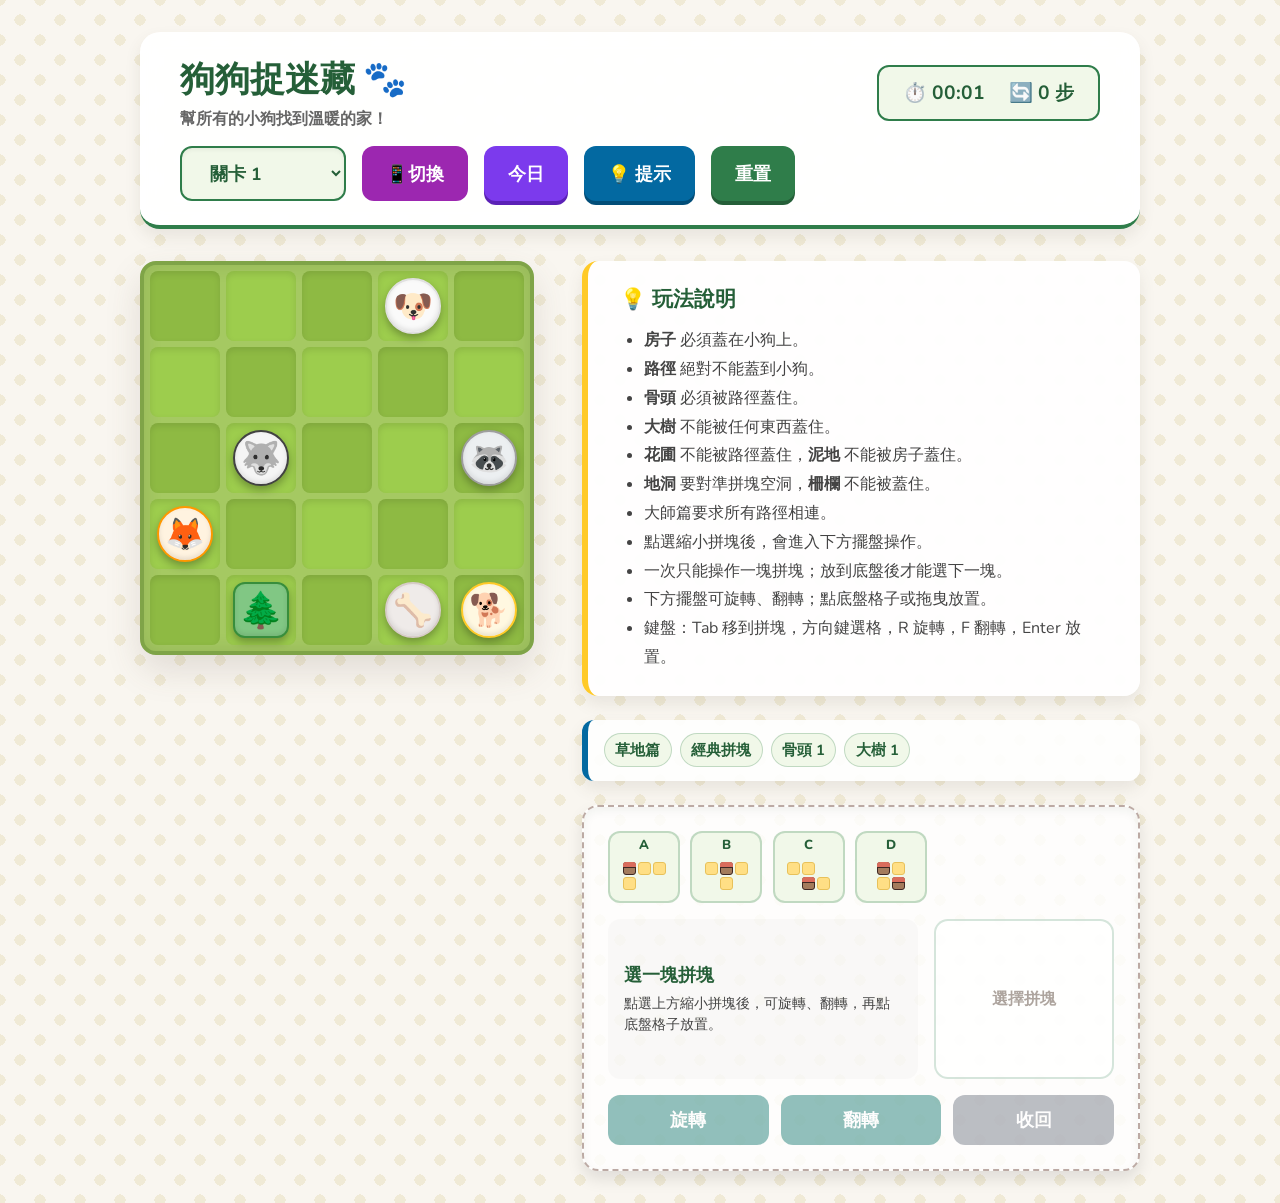
==== commit 6eee1744: "Use compact piece picker controls" ====
--- a/index.html
+++ b/index.html
@@ -49,7 +49,8 @@
                         <li><b>花圃</b> 不能被路徑蓋住，<b>泥地</b> 不能被房子蓋住。</li>
                         <li><b>地洞</b> 要對準拼塊空洞，<b>柵欄</b> 不能被蓋住。</li>
                         <li>大師篇要求所有路徑相連。</li>
-                        <li>一次只能操作一塊拼塊；放回底盤後才能選下一塊。</li>
+                        <li>點選縮小拼塊後，會進入下方擺盤操作。</li>
+                        <li>一次只能操作一塊拼塊；放到底盤後才能選下一塊。</li>
                         <li>下方擺盤可旋轉、翻轉；點底盤格子或拖曳放置。</li>
                         <li>鍵盤：Tab 移到拼塊，方向鍵選格，R 旋轉，F 翻轉，Enter 放置。</li>
                     </ul>
@@ -60,7 +61,7 @@
                     <div class="active-piece-panel">
                         <div class="active-piece-copy">
                             <span id="active-piece-title">選一塊拼塊</span>
-                            <span id="active-piece-status">放回底盤後才能切換下一塊</span>
+                            <span id="active-piece-status">點選上方縮小拼塊後開始操作</span>
                         </div>
                         <div id="active-piece-slot" class="active-piece-slot"></div>
                         <div class="piece-actions">
--- a/style.css
+++ b/style.css
@@ -243,6 +243,16 @@
     grid-template-columns: repeat(3, minmax(0, 1fr));
 }
 
+:root.mobile-mode .piece-selector {
+    width: 64px;
+    min-height: 66px;
+}
+
+:root.mobile-mode .mini-piece-block {
+    width: 11px;
+    height: 11px;
+}
+
 :root.mobile-mode .level-summary {
     justify-content: center;
     padding: 0.75rem;
@@ -404,19 +414,27 @@
 .piece-picker {
     display: flex;
     flex-wrap: wrap;
-    gap: 0.5rem;
+    gap: 0.65rem;
+    align-items: flex-start;
 }
 
 .piece-selector {
-    min-height: 42px;
-    padding: 0.45rem 0.75rem;
+    width: 72px;
+    min-height: 72px;
+    padding: 0.35rem;
     border: 2px solid rgba(47, 125, 74, 0.25);
-    border-radius: 999px;
+    border-radius: 12px;
     background: #F1F8E9;
     color: var(--primary-dark);
     font-family: 'Nunito', sans-serif;
     font-weight: 800;
     cursor: pointer;
+    display: grid;
+    grid-template-rows: auto 1fr;
+    justify-items: center;
+    align-items: center;
+    position: relative;
+    gap: 0.25rem;
 }
 
 .piece-selector.active {
@@ -433,6 +451,67 @@
 .piece-selector.locked {
     opacity: 0.45;
     cursor: not-allowed;
+}
+
+.piece-selector-label {
+    font-size: 0.82rem;
+    line-height: 1;
+}
+
+.piece-selector-icon {
+    display: flex;
+    flex-direction: column;
+    align-items: center;
+    justify-content: center;
+}
+
+.mini-piece-row {
+    display: flex;
+}
+
+.mini-piece-block {
+    width: 13px;
+    height: 13px;
+    margin: 1px;
+    border-radius: 3px;
+    display: inline-block;
+}
+
+.mini-path {
+    background: var(--path-color);
+    border: 1px solid var(--path-border);
+}
+
+.mini-house {
+    background: var(--house-color);
+    border: 1px solid #3E2723;
+    position: relative;
+}
+
+.mini-house::before {
+    content: '';
+    position: absolute;
+    top: -1px;
+    left: -1px;
+    right: -1px;
+    height: 50%;
+    background: var(--house-roof);
+    border-bottom: 1px solid #3E2723;
+    border-radius: 3px 3px 0 0;
+}
+
+.mini-empty {
+    background: transparent;
+    border: 1px solid transparent;
+}
+
+.piece-selector-check {
+    position: absolute;
+    right: 5px;
+    top: 4px;
+    color: #047857;
+    font-size: 0.95rem;
+    font-weight: 900;
 }
 
 .active-piece-panel {
@@ -522,6 +601,11 @@
     transform: scale(1.02);
 }
 
+.piece.placed:hover {
+    filter: none;
+    transform: none;
+}
+
 .piece:active {
     cursor: grabbing;
     z-index: 100;
@@ -530,10 +614,10 @@
 }
 
 .piece.placed {
-    filter: drop-shadow(0 4px 6px rgba(0,0,0,0.4));
-}
-.piece.placed:hover {
-    filter: drop-shadow(0 6px 10px rgba(0,0,0,0.5));
+    cursor: pointer;
+    filter: none;
+    z-index: 8;
+    transform: none;
 }
 
 .piece.keyboard-selected {
@@ -565,6 +649,10 @@
     background: var(--path-color);
     border: 3px solid var(--path-border);
     box-shadow: inset 0 2px 5px rgba(255,255,255,0.6), inset 0 -3px 5px rgba(0,0,0,0.1);
+}
+
+.piece.placed .block-path {
+    box-shadow: inset 0 1px 3px rgba(255,255,255,0.45), inset 0 -2px 3px rgba(0,0,0,0.08);
 }
 
 .block-path::after {
@@ -580,6 +668,10 @@
     box-shadow: inset 0 2px 5px rgba(255,255,255,0.2), 0 4px 8px rgba(0,0,0,0.4);
     overflow: hidden;
     z-index: 5;
+}
+
+.piece.placed .block-house {
+    box-shadow: inset 0 2px 4px rgba(255,255,255,0.18);
 }
 
 .block-house::before {
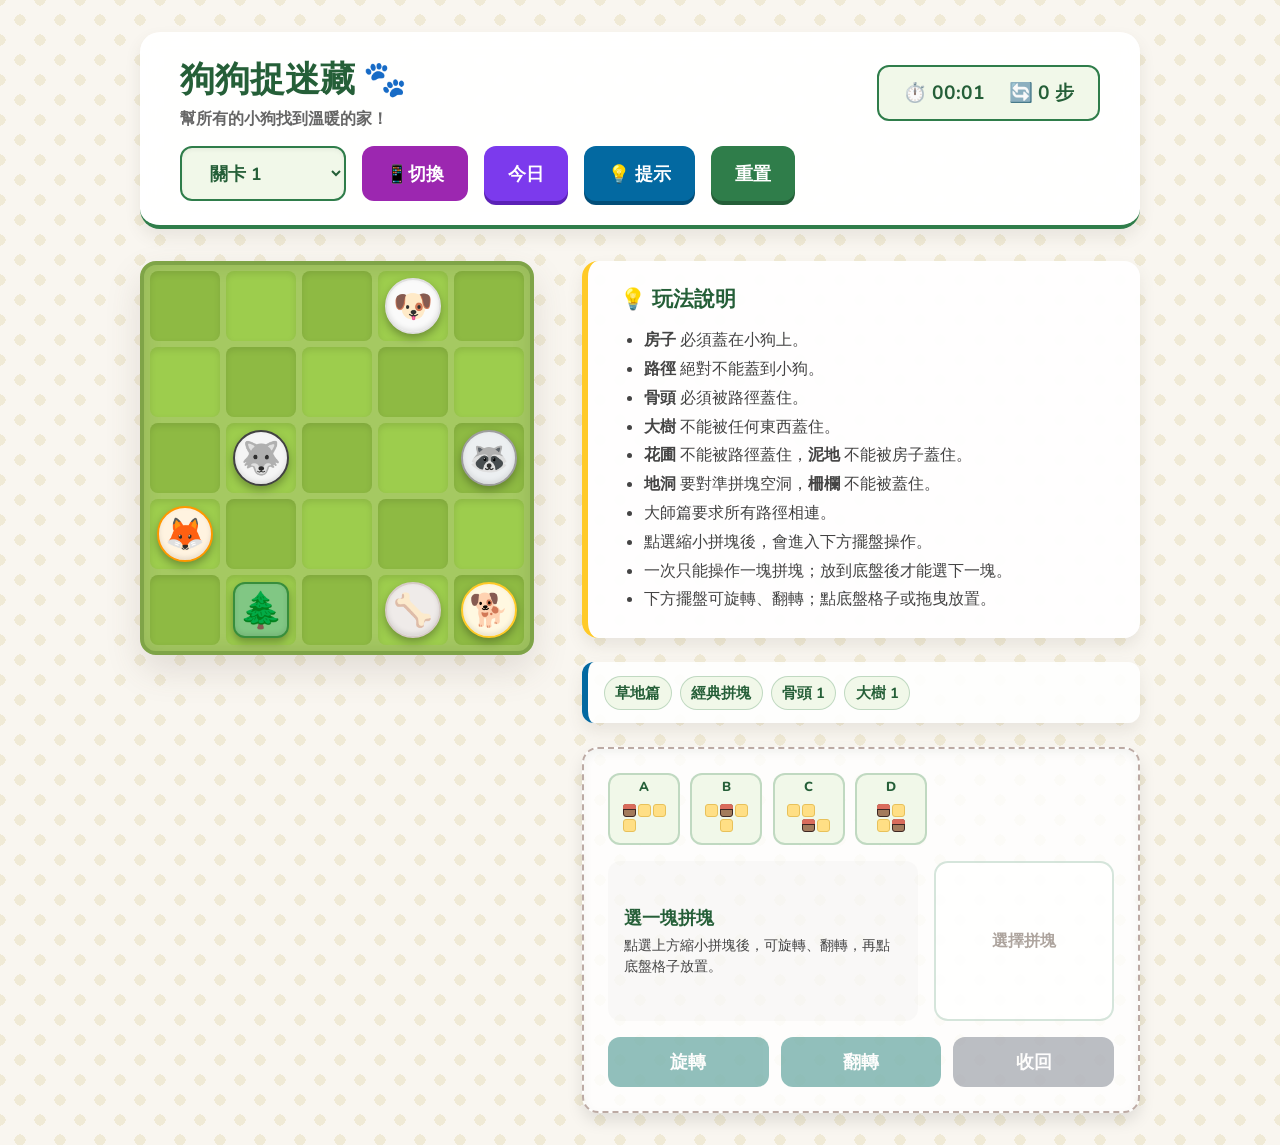
==== commit 3926f7a0: "Remove keyboard instructions from help" ====
--- a/index.html
+++ b/index.html
@@ -52,7 +52,6 @@
                         <li>點選縮小拼塊後，會進入下方擺盤操作。</li>
                         <li>一次只能操作一塊拼塊；放到底盤後才能選下一塊。</li>
                         <li>下方擺盤可旋轉、翻轉；點底盤格子或拖曳放置。</li>
-                        <li>鍵盤：Tab 移到拼塊，方向鍵選格，R 旋轉，F 翻轉，Enter 放置。</li>
                     </ul>
                 </div>
                 <div id="level-summary" class="level-summary" aria-live="polite"></div>
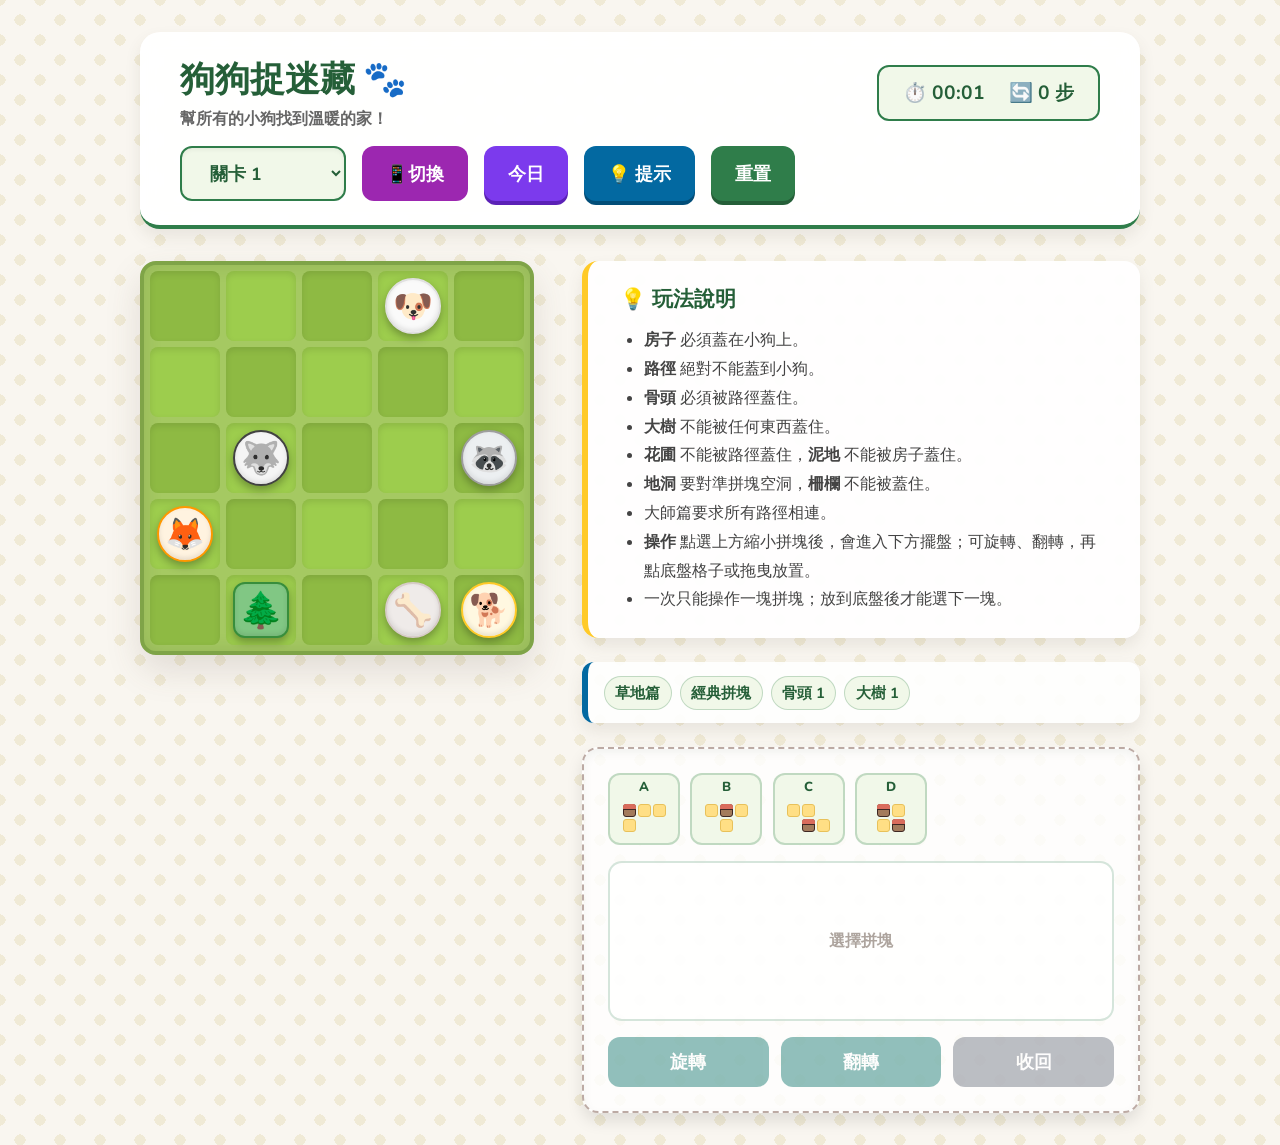
==== commit e5a068ec: "Move piece operation copy into help" ====
--- a/index.html
+++ b/index.html
@@ -49,19 +49,14 @@
                         <li><b>花圃</b> 不能被路徑蓋住，<b>泥地</b> 不能被房子蓋住。</li>
                         <li><b>地洞</b> 要對準拼塊空洞，<b>柵欄</b> 不能被蓋住。</li>
                         <li>大師篇要求所有路徑相連。</li>
-                        <li>點選縮小拼塊後，會進入下方擺盤操作。</li>
+                        <li><b>操作</b> 點選上方縮小拼塊後，會進入下方擺盤；可旋轉、翻轉，再點底盤格子或拖曳放置。</li>
                         <li>一次只能操作一塊拼塊；放到底盤後才能選下一塊。</li>
-                        <li>下方擺盤可旋轉、翻轉；點底盤格子或拖曳放置。</li>
                     </ul>
                 </div>
                 <div id="level-summary" class="level-summary" aria-live="polite"></div>
                 <div class="piece-control-panel">
                     <div id="pieces-tray" class="piece-picker" aria-label="拼塊選擇列"></div>
                     <div class="active-piece-panel">
-                        <div class="active-piece-copy">
-                            <span id="active-piece-title">選一塊拼塊</span>
-                            <span id="active-piece-status">點選上方縮小拼塊後開始操作</span>
-                        </div>
                         <div id="active-piece-slot" class="active-piece-slot"></div>
                         <div class="piece-actions">
                             <button id="rotate-piece-btn" class="btn piece-action" type="button">旋轉</button>
--- a/style.css
+++ b/style.css
@@ -516,35 +516,14 @@
 
 .active-piece-panel {
     display: grid;
-    grid-template-columns: minmax(170px, 1fr) auto;
+    grid-template-columns: minmax(0, 1fr);
     gap: 1rem;
     align-items: stretch;
 }
 
-.active-piece-copy {
-    background: rgba(0,0,0,0.02);
-    border-radius: 12px;
-    padding: 1rem;
-    display: flex;
-    flex-direction: column;
-    justify-content: center;
-    gap: 0.35rem;
-    color: #444;
-}
-
-#active-piece-title {
-    color: var(--primary-dark);
-    font-size: 1.1rem;
-    font-weight: 900;
-}
-
-#active-piece-status {
-    font-size: 0.9rem;
-    line-height: 1.45;
-}
-
 .active-piece-slot {
     position: relative;
+    width: 100%;
     min-width: var(--active-slot-width, 180px);
     min-height: var(--active-slot-height, 160px);
     background: rgba(255,255,255,0.75);
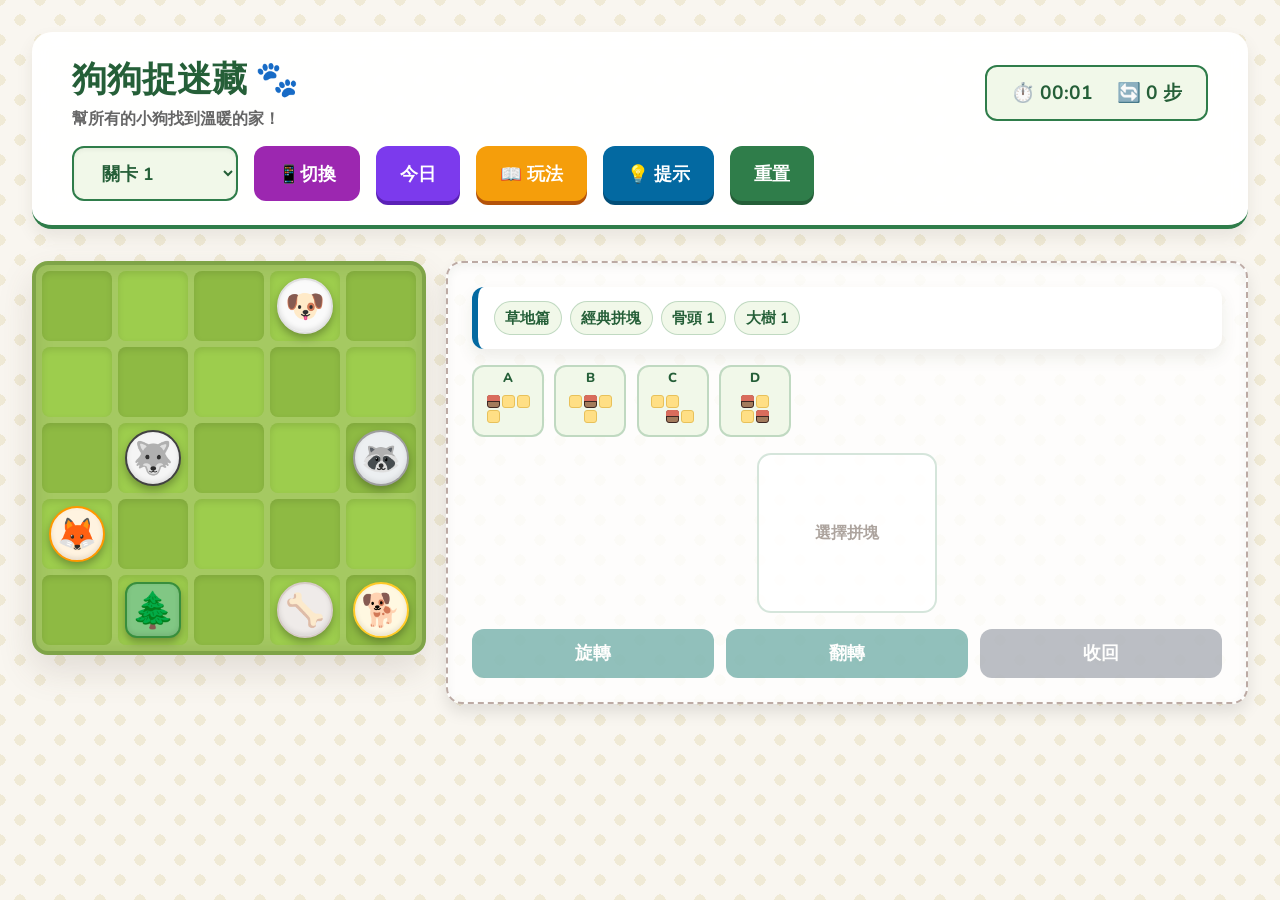
==== commit 977f5bae: "Add guide modal and integrated play layout" ====
--- a/index.html
+++ b/index.html
@@ -28,33 +28,20 @@
                 </div>
                 <button id="toggle-mode-btn" class="btn" style="background: #9c27b0; color: white;" title="切換手機/電腦視圖">📱切換</button>
                 <button id="daily-btn" class="btn challenge" title="跳到今日挑戰關卡">今日</button>
+                <button id="instructions-btn" class="btn guide" type="button">📖 玩法</button>
                 <button id="solve-btn" class="btn hint">💡 提示</button>
                 <button id="reset-btn" class="btn primary">重置</button>
             </div>
         </header>
         
         <main class="game-area">
-            <div class="board-section">
-                <div id="board" class="board"></div>
-            </div>
-            
-            <div class="panel-section">
-                <div class="instructions">
-                    <h3>💡 玩法說明</h3>
-                    <ul>
-                        <li><b>房子</b> 必須蓋在小狗上。</li>
-                        <li><b>路徑</b> 絕對不能蓋到小狗。</li>
-                        <li><b>骨頭</b> 必須被路徑蓋住。</li>
-                        <li><b>大樹</b> 不能被任何東西蓋住。</li>
-                        <li><b>花圃</b> 不能被路徑蓋住，<b>泥地</b> 不能被房子蓋住。</li>
-                        <li><b>地洞</b> 要對準拼塊空洞，<b>柵欄</b> 不能被蓋住。</li>
-                        <li>大師篇要求所有路徑相連。</li>
-                        <li><b>操作</b> 點選上方縮小拼塊後，會進入下方擺盤；可旋轉、翻轉，再點底盤格子或拖曳放置。</li>
-                        <li>一次只能操作一塊拼塊；放到底盤後才能選下一塊。</li>
-                    </ul>
+            <section class="play-section" aria-label="遊戲操作區">
+                <div class="board-section">
+                    <div id="board" class="board"></div>
                 </div>
-                <div id="level-summary" class="level-summary" aria-live="polite"></div>
+
                 <div class="piece-control-panel">
+                    <div id="level-summary" class="level-summary" aria-live="polite"></div>
                     <div id="pieces-tray" class="piece-picker" aria-label="拼塊選擇列"></div>
                     <div class="active-piece-panel">
                         <div id="active-piece-slot" class="active-piece-slot"></div>
@@ -65,7 +52,7 @@
                         </div>
                     </div>
                 </div>
-            </div>
+            </section>
         </main>
         
         <div id="victory-modal" class="modal">
@@ -91,6 +78,46 @@
                 <button id="close-solution-btn" class="btn primary">我知道了！繼續挑戰</button>
             </div>
         </div>
+        <div id="instructions-modal" class="modal">
+            <div class="modal-content guide-modal-content">
+                <h2>📖 玩法說明</h2>
+                <div class="rule-card-grid">
+                    <div class="rule-card">
+                        <span class="rule-icon">🏠</span>
+                        <div><b>房子</b><span>必須蓋在小狗上。</span></div>
+                    </div>
+                    <div class="rule-card">
+                        <span class="rule-icon">🐾</span>
+                        <div><b>路徑</b><span>絕對不能蓋到小狗。</span></div>
+                    </div>
+                    <div class="rule-card">
+                        <span class="rule-icon">🦴</span>
+                        <div><b>骨頭</b><span>必須被路徑蓋住。</span></div>
+                    </div>
+                    <div class="rule-card">
+                        <span class="rule-icon">🌲</span>
+                        <div><b>大樹</b><span>不能被任何東西蓋住。</span></div>
+                    </div>
+                    <div class="rule-card">
+                        <span class="rule-icon">🌷</span>
+                        <div><b>花圃 / 泥地</b><span>花圃不能被路徑蓋住，泥地不能被房子蓋住。</span></div>
+                    </div>
+                    <div class="rule-card">
+                        <span class="rule-icon">🕳️</span>
+                        <div><b>地洞 / 柵欄</b><span>地洞要對準拼塊空洞，柵欄不能被蓋住。</span></div>
+                    </div>
+                    <div class="rule-card">
+                        <span class="rule-icon">🔗</span>
+                        <div><b>大師篇</b><span>所有路徑必須互相連通。</span></div>
+                    </div>
+                    <div class="rule-card rule-card-wide">
+                        <span class="rule-icon">☝️</span>
+                        <div><b>操作</b><span>點縮小拼塊進入擺盤；可旋轉、翻轉，再點底盤格或拖曳放置。一次只能操作一塊。</span></div>
+                    </div>
+                </div>
+                <button id="close-instructions-btn" class="btn primary">開始挑戰</button>
+            </div>
+        </div>
         <div id="assistive-status" class="sr-only" aria-live="polite"></div>
     </div>
     <script src="levels.js"></script>
--- a/style.css
+++ b/style.css
@@ -36,7 +36,7 @@
 }
 
 .game-wrapper {
-    max-width: 1000px;
+    max-width: 1220px;
     width: 100%;
     display: flex;
     flex-direction: column;
@@ -154,6 +154,22 @@
     box-shadow: none;
 }
 
+.btn.guide {
+    background: #F59E0B;
+    color: white;
+    box-shadow: 0 4px 0 #B45309;
+}
+
+.btn.guide:hover {
+    transform: translateY(2px);
+    box-shadow: 0 2px 0 #B45309;
+}
+
+.btn.guide:active {
+    transform: translateY(4px);
+    box-shadow: none;
+}
+
 .btn:focus-visible,
 select:focus-visible,
 .piece-selector:focus-visible,
@@ -165,10 +181,20 @@
 
 .game-area {
     display: grid;
-    grid-template-columns: minmax(360px, max-content) minmax(0, 1fr);
-    gap: 3rem;
+    grid-template-columns: minmax(0, 1fr);
+    gap: 1.25rem;
     align-items: start;
     justify-content: center;
+}
+
+.play-section {
+    display: grid;
+    grid-template-columns: max-content minmax(300px, 1fr);
+    gap: 1.25rem;
+    align-items: start;
+    min-width: 0;
+    justify-self: center;
+    width: 100%;
 }
 
 :root.mobile-mode {
@@ -223,10 +249,16 @@
     gap: 1.25rem;
 }
 :root.mobile-mode .panel-section {
-    flex-direction: column-reverse;
+    flex-direction: column;
+}
+
+:root.mobile-mode .play-section {
+    grid-template-columns: minmax(0, 1fr);
+    justify-items: center;
 }
 
 :root.mobile-mode .piece-control-panel {
+    width: 100%;
     padding: 0.85rem;
     gap: 0.75rem;
 }
@@ -256,6 +288,16 @@
 :root.mobile-mode .level-summary {
     justify-content: center;
     padding: 0.75rem;
+}
+
+:root.mobile-mode .rule-card-grid {
+    grid-template-columns: minmax(0, 1fr);
+}
+
+:root.mobile-mode .guide-modal-content {
+    width: min(94vw, 560px);
+    max-height: 84vh;
+    padding: 1.25rem;
 }
 
 :root.mobile-mode .level-badge {
@@ -353,11 +395,7 @@
 }
 
 .instructions {
-    background: rgba(255, 255, 255, 0.95);
-    padding: 1.5rem 2rem;
-    border-radius: 16px;
-    box-shadow: var(--shadow);
-    border-left: 6px solid #FFCA28;
+    min-width: 0;
 }
 
 .instructions h3 {
@@ -366,10 +404,55 @@
     font-size: 1.3rem;
 }
 
-.instructions ul {
-    padding-left: 1.5rem;
-    line-height: 1.8;
+.rule-card-grid {
+    display: grid;
+    grid-template-columns: repeat(2, minmax(0, 1fr));
+    gap: 0.75rem;
+}
+
+.rule-card {
+    display: grid;
+    grid-template-columns: 38px minmax(0, 1fr);
+    gap: 0.65rem;
+    align-items: start;
+    min-height: 86px;
+    padding: 0.85rem;
+    background: rgba(255, 255, 255, 0.95);
+    border: 1px solid rgba(47, 125, 74, 0.16);
+    border-left: 4px solid #FFCA28;
+    border-radius: 8px;
+    box-shadow: var(--shadow);
+}
+
+.rule-card-wide {
+    grid-column: 1 / -1;
+}
+
+.rule-card > .rule-icon {
+    width: 38px;
+    height: 38px;
+    border-radius: 8px;
+    background: #F1F8E9;
+    border: 1px solid rgba(47, 125, 74, 0.22);
+    display: flex;
+    align-items: center;
+    justify-content: center;
+    font-size: 1.35rem;
+}
+
+.rule-card b {
+    display: block;
+    color: var(--primary-dark);
+    font-size: 0.96rem;
+    line-height: 1.2;
+    margin-bottom: 0.25rem;
+}
+
+.rule-card div span {
+    display: block;
     color: #444;
+    font-size: 0.86rem;
+    line-height: 1.45;
 }
 
 .level-summary {
@@ -409,6 +492,7 @@
     gap: 1rem;
     position: relative;
     overflow: visible;
+    min-width: 0;
 }
 
 .piece-picker {
@@ -523,9 +607,10 @@
 
 .active-piece-slot {
     position: relative;
-    width: 100%;
-    min-width: var(--active-slot-width, 180px);
+    width: min(100%, var(--active-slot-width, 180px));
+    min-width: 0;
     min-height: var(--active-slot-height, 160px);
+    justify-self: center;
     background: rgba(255,255,255,0.75);
     border: 2px solid rgba(47, 125, 74, 0.2);
     border-radius: 14px;
@@ -544,7 +629,7 @@
 .piece-actions {
     grid-column: 1 / -1;
     display: grid;
-    grid-template-columns: repeat(3, minmax(120px, 1fr));
+    grid-template-columns: repeat(3, minmax(0, 1fr));
     gap: 0.75rem;
 }
 
@@ -685,6 +770,7 @@
     display: none;
     position: fixed;
     top: 0; left: 0; right: 0; bottom: 0;
+    padding: 1rem;
     background: rgba(0,0,0,0.6);
     backdrop-filter: blur(5px);
     justify-content: center;
@@ -706,6 +792,26 @@
     transform: scale(0.9);
     animation: popIn 0.5s cubic-bezier(0.175, 0.885, 0.32, 1.275) forwards;
     border-top: 10px solid #FF9800;
+}
+
+.guide-modal-content {
+    width: min(92vw, 760px);
+    max-height: 88vh;
+    overflow-y: auto;
+    text-align: left;
+}
+
+.guide-modal-content h2 {
+    text-align: center;
+}
+
+.guide-modal-content .rule-card-grid {
+    margin-bottom: 1.5rem;
+}
+
+.guide-modal-content .btn {
+    display: block;
+    margin: 0 auto;
 }
 
 .stars-container {
@@ -852,6 +958,16 @@
         grid-template-columns: minmax(0, 1fr);
     }
 
+    .play-section {
+        grid-template-columns: minmax(0, 1fr);
+        justify-items: center;
+    }
+
+    .piece-control-panel {
+        width: 100%;
+        max-width: 560px;
+    }
+
     .board-section {
         order: 1;
     }
